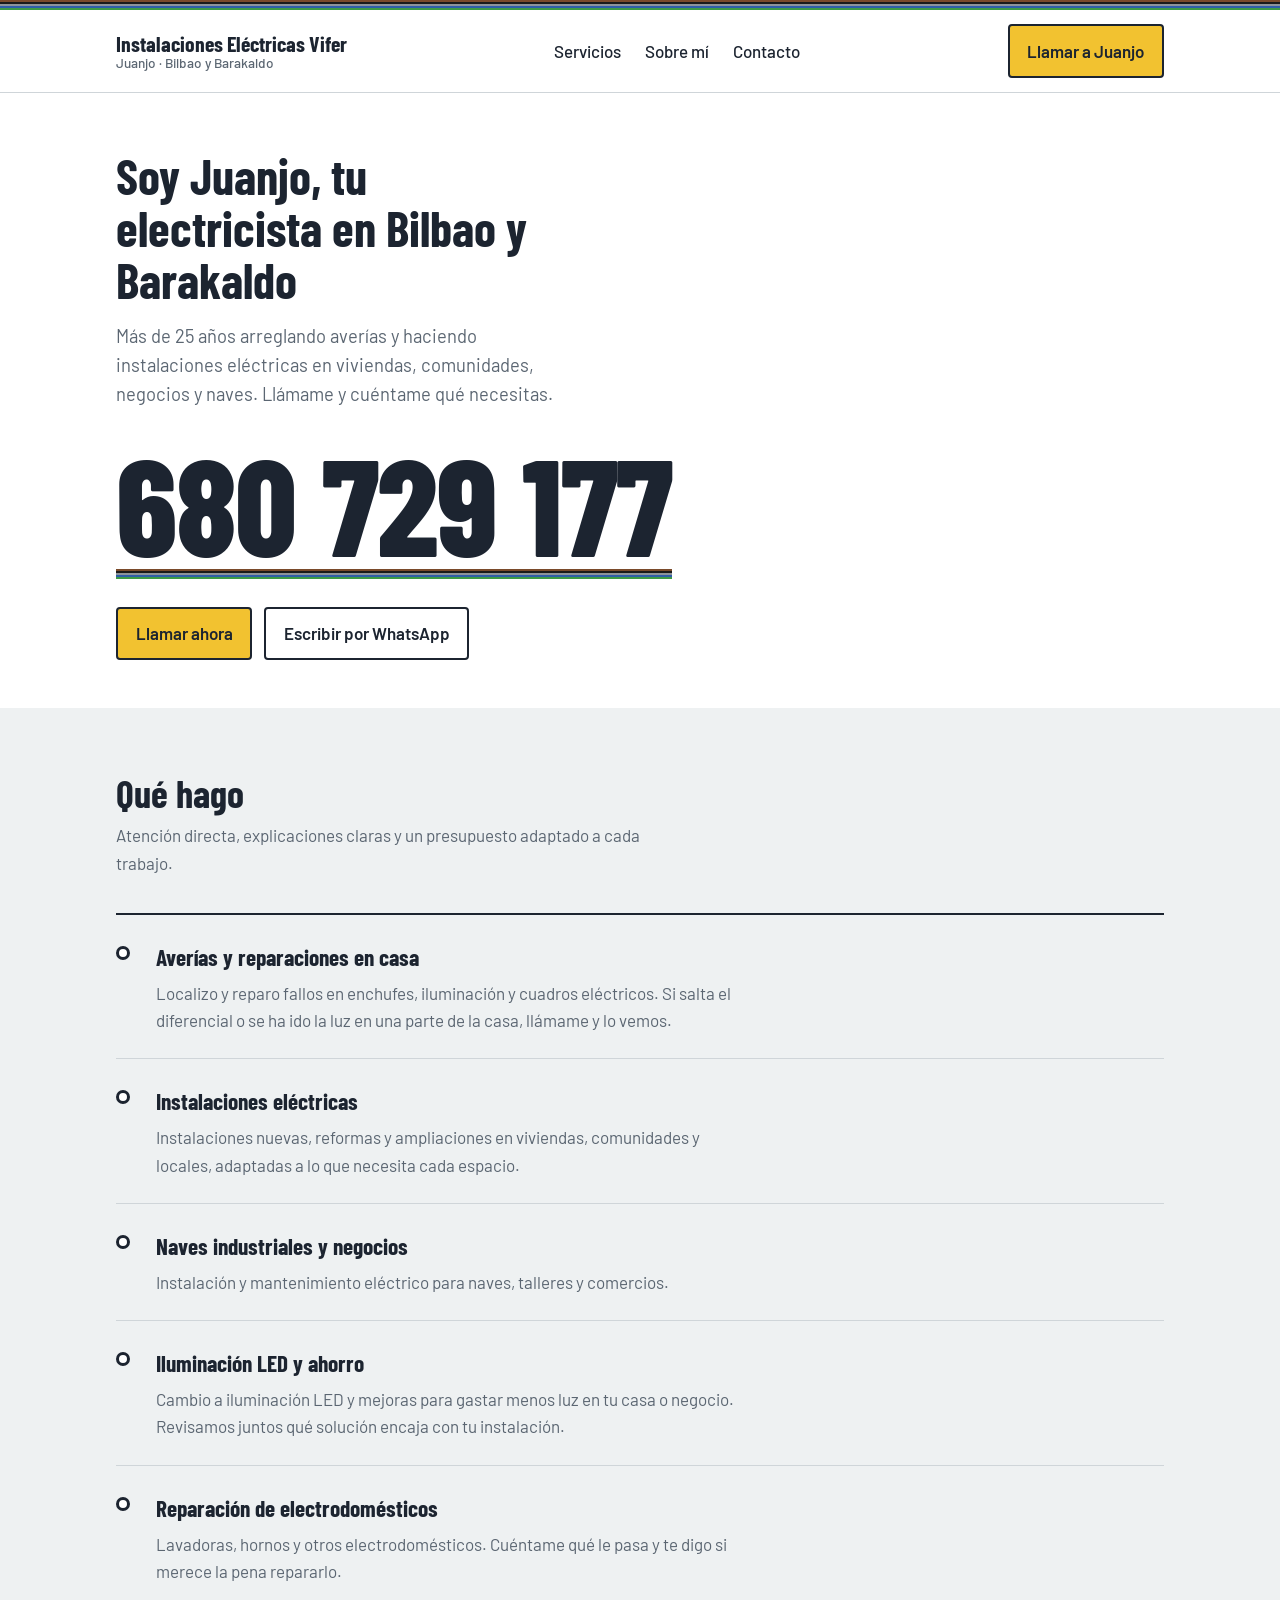
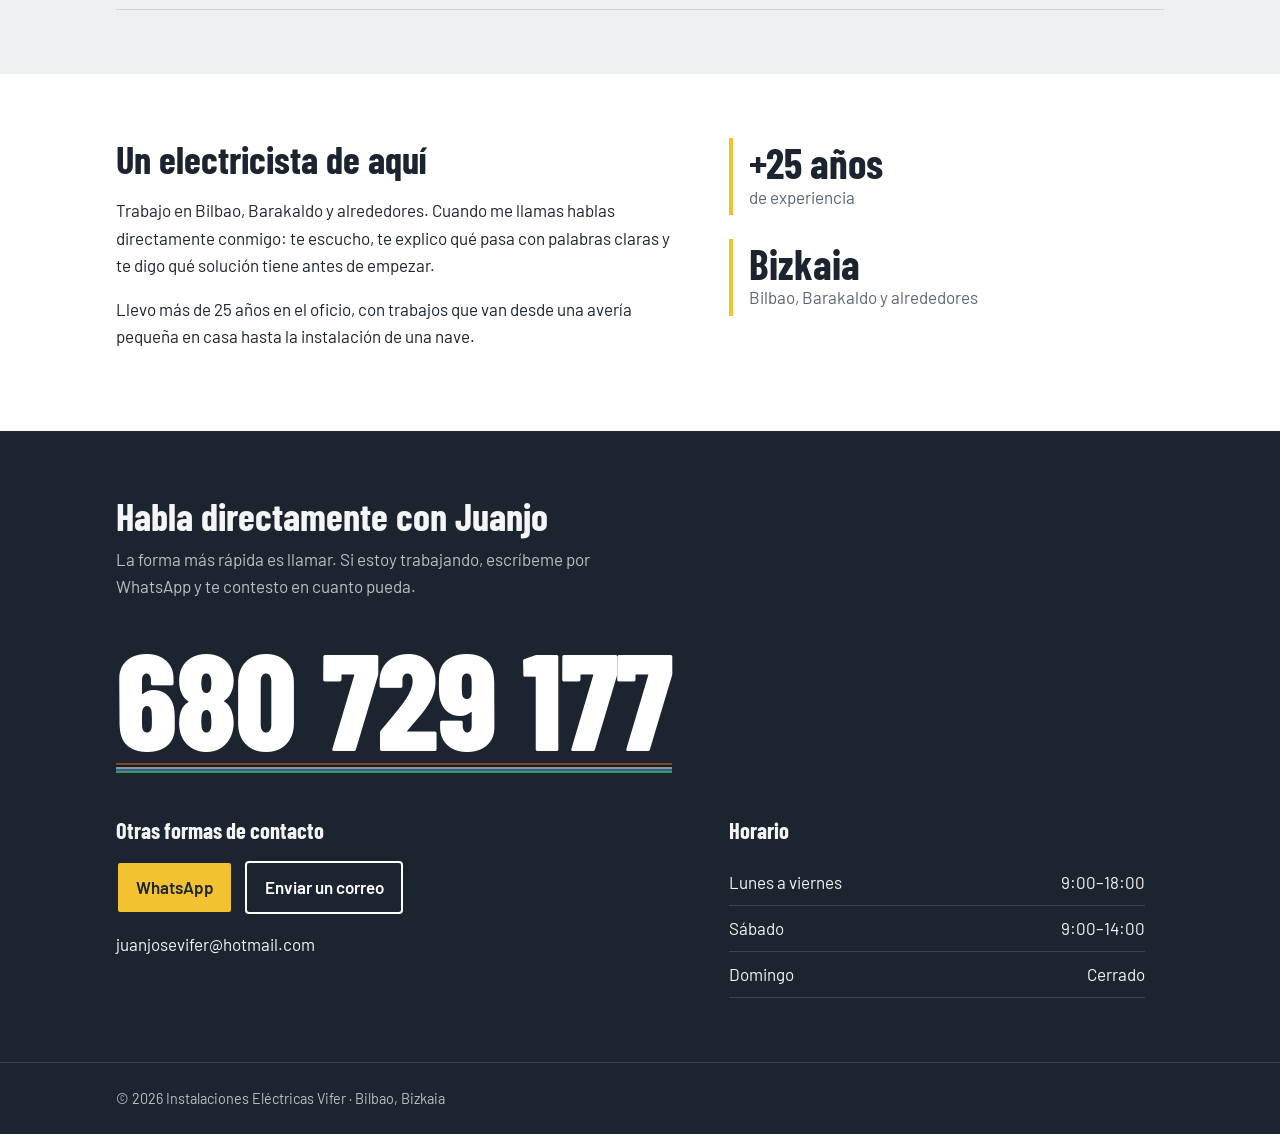
==== index.html @ 280ae869 "Añadir la página web de Instalaciones Eléctricas Vifer" ====
<!DOCTYPE html>
<html lang="es">
<head>
<meta charset="utf-8">
<meta name="viewport" content="width=device-width, initial-scale=1">
<title>Electricista en Bilbao y Barakaldo | Instalaciones Eléctricas Vifer</title>
<meta name="description" content="Electricista en Bilbao y Barakaldo. Instalaciones, reparación de averías y mantenimiento eléctrico para viviendas, comunidades y negocios. Llámanos al 680 729 177.">
<link rel="canonical" href="https://www.instalacioneselectricasvifer.es/">
<meta property="og:title" content="Electricista en Bilbao y Barakaldo | Instalaciones Eléctricas Vifer">
<meta property="og:description" content="Instalaciones, reparación de averías y mantenimiento eléctrico. Llama a Juanjo al 680 729 177.">
<meta property="og:url" content="https://www.instalacioneselectricasvifer.es/">
<meta property="og:type" content="website">
<link rel="icon" href="data:image/svg+xml,<svg xmlns='http://www.w3.org/2000/svg' viewBox='0 0 100 100'><text y='.9em' font-size='90'>⚡</text></svg>">
<link rel="preconnect" href="https://fonts.googleapis.com">
<link rel="preconnect" href="https://fonts.gstatic.com" crossorigin>
<link href="https://fonts.googleapis.com/css2?family=Barlow:wght@400;500;600&family=Barlow+Condensed:wght@500;700;800&display=swap" rel="stylesheet">
<script type="application/ld+json">
{
  "@context": "https://schema.org",
  "@type": "Electrician",
  "name": "Instalaciones Eléctricas Vifer",
  "url": "https://www.instalacioneselectricasvifer.es/",
  "telephone": "+34680729177",
  "email": "juanjosevifer@hotmail.com",
  "areaServed": ["Bilbao", "Barakaldo", "Bizkaia"],
  "address": { "@type": "PostalAddress", "addressLocality": "Bilbao", "addressRegion": "Bizkaia", "addressCountry": "ES" },
  "openingHoursSpecification": [
    { "@type": "OpeningHoursSpecification", "dayOfWeek": ["Monday","Tuesday","Wednesday","Thursday","Friday"], "opens": "09:00", "closes": "18:00" },
    { "@type": "OpeningHoursSpecification", "dayOfWeek": "Saturday", "opens": "09:00", "closes": "14:00" }
  ]
}
</script>
<style>
  :root {
    color-scheme: light;
    --fondo: #eef1f2;
    --papel: #ffffff;
    --tinta: #1c2430;
    --gris: #5b6672;
    --linea: #cfd5d9;
    --amarillo: #f2c230;
    /* Colores de los cables según la norma: fases, neutro y tierra */
    --marron: #7a4a2a;
    --negro: #1a1a1a;
    --gris-cable: #8d9399;
    --azul: #2f5da8;
    --verde: #3d9a46;
    --ancho: 68rem;
    --condensada: "Barlow Condensed", "Arial Narrow", "Helvetica Neue", Arial, sans-serif;
    --texto: "Barlow", "Helvetica Neue", Arial, sans-serif;
  }
  * { box-sizing: border-box; }
  html { scroll-behavior: smooth; }
  @media (prefers-reduced-motion: reduce) { html { scroll-behavior: auto; } }
  body {
    margin: 0;
    background: var(--fondo);
    color: var(--tinta);
    font-family: var(--texto);
    font-size: 1.0625rem;
    line-height: 1.6;
  }
  a { color: inherit; }
  a:focus-visible, button:focus-visible { outline: 3px solid var(--azul); outline-offset: 3px; }
  .contenedor { max-width: var(--ancho); margin: 0 auto; padding: 0 1.25rem; }

  /* La firma de la web: los cinco cables */
  .cables {
    height: 10px;
    background: linear-gradient(to bottom,
      var(--marron) 0 2px, transparent 2px 2px,
      var(--negro) 2px 4px,
      var(--gris-cable) 4px 6px,
      var(--azul) 6px 8px,
      var(--verde) 8px 10px);
  }
  .cables-tierra {
    height: 10px;
    background:
      repeating-linear-gradient(90deg, var(--verde) 0 18px, var(--amarillo) 18px 36px) bottom / 100% 2px no-repeat,
      linear-gradient(to bottom, var(--marron) 0 2px, var(--negro) 2px 4px, var(--gris-cable) 4px 6px, var(--azul) 6px 8px, transparent 8px);
  }

  /* Cabecera */
  header.arriba { background: var(--papel); border-bottom: 1px solid var(--linea); }
  .barra { display: flex; align-items: center; justify-content: space-between; gap: 1rem; padding-top: .9rem; padding-bottom: .9rem; }
  .marca { font-family: var(--condensada); font-weight: 700; font-size: 1.35rem; line-height: 1.1; text-decoration: none; }
  .marca span { display: block; font-family: var(--texto); font-weight: 500; font-size: .85rem; color: var(--gris); }
  nav.menu { display: flex; gap: 1.5rem; font-weight: 500; }
  nav.menu a { text-decoration: none; }
  nav.menu a:hover { text-decoration: underline; text-underline-offset: 4px; }
  .boton {
    display: inline-flex; align-items: center; gap: .5rem;
    background: var(--amarillo); color: var(--tinta);
    font-weight: 600; text-decoration: none;
    padding: .7rem 1.1rem; border-radius: 4px;
    border: 2px solid var(--tinta);
  }
  .boton:hover { background: #ffd34d; }
  .boton.secundario { background: var(--papel); }
  .boton.secundario:hover { background: var(--fondo); }

  /* Portada */
  .portada { background: var(--papel); padding: 3.5rem 0 3rem; }
  .portada h1 {
    font-family: var(--condensada); font-weight: 700;
    font-size: clamp(2rem, 5vw, 3.1rem); line-height: 1.05;
    margin: 0 0 1rem; max-width: 20ch;
  }
  .portada p.intro { max-width: 46ch; color: var(--gris); font-size: 1.15rem; margin: 0 0 2rem; }
  .telefono-grande {
    display: inline-block;
    font-family: var(--condensada); font-weight: 800;
    font-size: clamp(3.4rem, 14vw, 8.5rem); line-height: .9;
    letter-spacing: -.01em;
    text-decoration: none;
    padding-bottom: .9rem;
    position: relative;
  }
  .telefono-grande::after {
    content: ""; position: absolute; left: 0; right: 0; bottom: 0; height: 10px;
    background: linear-gradient(to bottom, var(--marron) 0 2px, var(--negro) 2px 4px, var(--gris-cable) 4px 6px, var(--azul) 6px 8px, var(--verde) 8px 10px);
  }
  .telefono-grande:hover { color: var(--azul); }
  .acciones { display: flex; flex-wrap: wrap; gap: .75rem; margin-top: 1.75rem; }

  /* Secciones */
  section { padding: 4rem 0; }
  h2 { font-family: var(--condensada); font-weight: 700; font-size: clamp(1.8rem, 3.5vw, 2.4rem); line-height: 1.1; margin: 0 0 .5rem; }
  .subtitulo { color: var(--gris); margin: 0 0 2.25rem; max-width: 55ch; }

  /* Servicios como un esquema de circuitos */
  .servicios { list-style: none; margin: 0; padding: 0; border-top: 2px solid var(--tinta); }
  .servicios li {
    display: grid; grid-template-columns: 1.25rem 1fr; gap: 0 1.25rem;
    padding: 1.5rem 0; border-bottom: 1px solid var(--linea);
  }
  .servicios .borne {
    width: 14px; height: 14px; margin-top: .45rem;
    border: 3px solid var(--tinta); border-radius: 50%; background: var(--papel);
  }
  .servicios h3 { font-family: var(--condensada); font-weight: 700; font-size: 1.45rem; margin: 0 0 .25rem; }
  .servicios p { margin: 0; max-width: 60ch; color: var(--gris); }
  .servicios .que { margin-top: .5rem; color: var(--tinta); font-size: .95rem; }

  /* Sobre mí */
  .sobre { background: var(--papel); }
  .dos-columnas { display: grid; grid-template-columns: 1.3fr 1fr; gap: 3rem; align-items: start; }
  .sobre p { max-width: 58ch; }
  .dato { border-left: 4px solid var(--amarillo); padding: .25rem 0 .25rem 1rem; margin-bottom: 1.5rem; }
  .dato strong { display: block; font-family: var(--condensada); font-size: 2.6rem; line-height: 1; }
  .dato span { color: var(--gris); }

  /* Contacto */
  .contacto { background: var(--tinta); color: #f3f5f6; }
  .contacto .subtitulo { color: #b8c1c9; }
  .contacto .telefono-grande { color: #fff; }
  .contacto .telefono-grande:hover { color: var(--amarillo); }
  .contacto a:focus-visible { outline-color: var(--amarillo); }
  .tabla-horario { border-collapse: collapse; width: 100%; max-width: 26rem; }
  .tabla-horario td { padding: .55rem 0; border-bottom: 1px solid #3a4553; }
  .tabla-horario td:last-child { text-align: right; }
  .contacto h3 { font-family: var(--condensada); font-size: 1.4rem; margin: 0 0 .75rem; }
  .contacto .boton.secundario { background: transparent; color: #fff; border-color: #fff; }
  .contacto .boton.secundario:hover { background: #2a3443; }
  .correo { word-break: break-all; }

  footer { background: var(--tinta); color: #b8c1c9; font-size: .9rem; padding: 1.5rem 0 6rem; border-top: 1px solid #3a4553; }

  /* Botón fijo de llamada en el móvil */
  .llamar-movil {
    display: none;
    position: fixed; left: .75rem; right: .75rem; bottom: .75rem; z-index: 20;
    justify-content: center; font-size: 1.1rem; padding: .9rem;
    box-shadow: 0 4px 14px rgba(28,36,48,.25);
  }

  @media (max-width: 760px) {
    nav.menu { display: none; }
    .barra .boton { display: none; }
    .dos-columnas { grid-template-columns: 1fr; gap: 2rem; }
    .portada { padding-top: 2.5rem; }
    .llamar-movil { display: flex; }
    section { padding: 3rem 0; }
  }
  @media (min-width: 761px) { footer { padding-bottom: 1.5rem; } }
</style>
</head>
<body>

<div class="cables" aria-hidden="true"></div>
<header class="arriba">
  <div class="contenedor barra">
    <a class="marca" href="#inicio">Instalaciones Eléctricas Vifer<span>Juanjo · Bilbao y Barakaldo</span></a>
    <nav class="menu" aria-label="Menú principal">
      <a href="#servicios">Servicios</a>
      <a href="#sobre-mi">Sobre mí</a>
      <a href="#contacto">Contacto</a>
    </nav>
    <a class="boton" href="tel:+34680729177">Llamar a Juanjo</a>
  </div>
</header>

<main id="inicio">
  <div class="portada">
    <div class="contenedor">
      <h1>Soy Juanjo, tu electricista en Bilbao y Barakaldo</h1>
      <p class="intro">Más de 25 años arreglando averías y haciendo instalaciones eléctricas en viviendas, comunidades, negocios y naves. Llámame y cuéntame qué necesitas.</p>
      <a class="telefono-grande" href="tel:+34680729177" aria-label="Llamar al 680 729 177">680 729 177</a>
      <div class="acciones">
        <a class="boton" href="tel:+34680729177">Llamar ahora</a>
        <a class="boton secundario" href="https://wa.me/34680729177" target="_blank" rel="noopener">Escribir por WhatsApp</a>
      </div>
    </div>
  </div>

  <section id="servicios">
    <div class="contenedor">
      <h2>Qué hago</h2>
      <p class="subtitulo">Atención directa, explicaciones claras y un presupuesto adaptado a cada trabajo.</p>
      <ul class="servicios">
        <li>
          <span class="borne" aria-hidden="true"></span>
          <div>
            <h3>Averías y reparaciones en casa</h3>
            <p>Localizo y reparo fallos en enchufes, iluminación y cuadros eléctricos. Si salta el diferencial o se ha ido la luz en una parte de la casa, llámame y lo vemos.</p>
          </div>
        </li>
        <li>
          <span class="borne" aria-hidden="true"></span>
          <div>
            <h3>Instalaciones eléctricas</h3>
            <p>Instalaciones nuevas, reformas y ampliaciones en viviendas, comunidades y locales, adaptadas a lo que necesita cada espacio.</p>
          </div>
        </li>
        <li>
          <span class="borne" aria-hidden="true"></span>
          <div>
            <h3>Naves industriales y negocios</h3>
            <p>Instalación y mantenimiento eléctrico para naves, talleres y comercios.</p>
          </div>
        </li>
        <li>
          <span class="borne" aria-hidden="true"></span>
          <div>
            <h3>Iluminación LED y ahorro</h3>
            <p>Cambio a iluminación LED y mejoras para gastar menos luz en tu casa o negocio. Revisamos juntos qué solución encaja con tu instalación.</p>
          </div>
        </li>
        <li>
          <span class="borne" aria-hidden="true"></span>
          <div>
            <h3>Reparación de electrodomésticos</h3>
            <p>Lavadoras, hornos y otros electrodomésticos. Cuéntame qué le pasa y te digo si merece la pena repararlo.</p>
          </div>
        </li>
      </ul>
    </div>
  </section>

  <section id="sobre-mi" class="sobre">
    <div class="contenedor dos-columnas">
      <div>
        <h2>Un electricista de aquí</h2>
        <p>Trabajo en Bilbao, Barakaldo y alrededores. Cuando me llamas hablas directamente conmigo: te escucho, te explico qué pasa con palabras claras y te digo qué solución tiene antes de empezar.</p>
        <p>Llevo más de 25 años en el oficio, con trabajos que van desde una avería pequeña en casa hasta la instalación de una nave.</p>
      </div>
      <div>
        <div class="dato"><strong>+25 años</strong><span>de experiencia</span></div>
        <div class="dato"><strong>Bizkaia</strong><span>Bilbao, Barakaldo y alrededores</span></div>
      </div>
    </div>
  </section>

  <section id="contacto" class="contacto">
    <div class="contenedor">
      <h2>Habla directamente con Juanjo</h2>
      <p class="subtitulo">La forma más rápida es llamar. Si estoy trabajando, escríbeme por WhatsApp y te contesto en cuanto pueda.</p>
      <a class="telefono-grande" href="tel:+34680729177" aria-label="Llamar al 680 729 177">680 729 177</a>
      <div class="dos-columnas" style="margin-top:2.5rem">
        <div>
          <h3>Otras formas de contacto</h3>
          <div class="acciones" style="margin-top:0">
            <a class="boton" href="https://wa.me/34680729177" target="_blank" rel="noopener">WhatsApp</a>
            <a class="boton secundario" href="mailto:juanjosevifer@hotmail.com">Enviar un correo</a>
          </div>
          <p class="correo">juanjosevifer@hotmail.com</p>
        </div>
        <div>
          <h3>Horario</h3>
          <table class="tabla-horario">
            <tr><td>Lunes a viernes</td><td>9:00–18:00</td></tr>
            <tr><td>Sábado</td><td>9:00–14:00</td></tr>
            <tr><td>Domingo</td><td>Cerrado</td></tr>
          </table>
        </div>
      </div>
    </div>
  </section>
</main>

<footer>
  <div class="contenedor">© <span id="anio">2026</span> Instalaciones Eléctricas Vifer · Bilbao, Bizkaia</div>
</footer>

<a class="boton llamar-movil" href="tel:+34680729177">Llamar al 680 729 177</a>

<script>
  document.getElementById("anio").textContent = new Date().getFullYear();
</script>
</body>
</html>
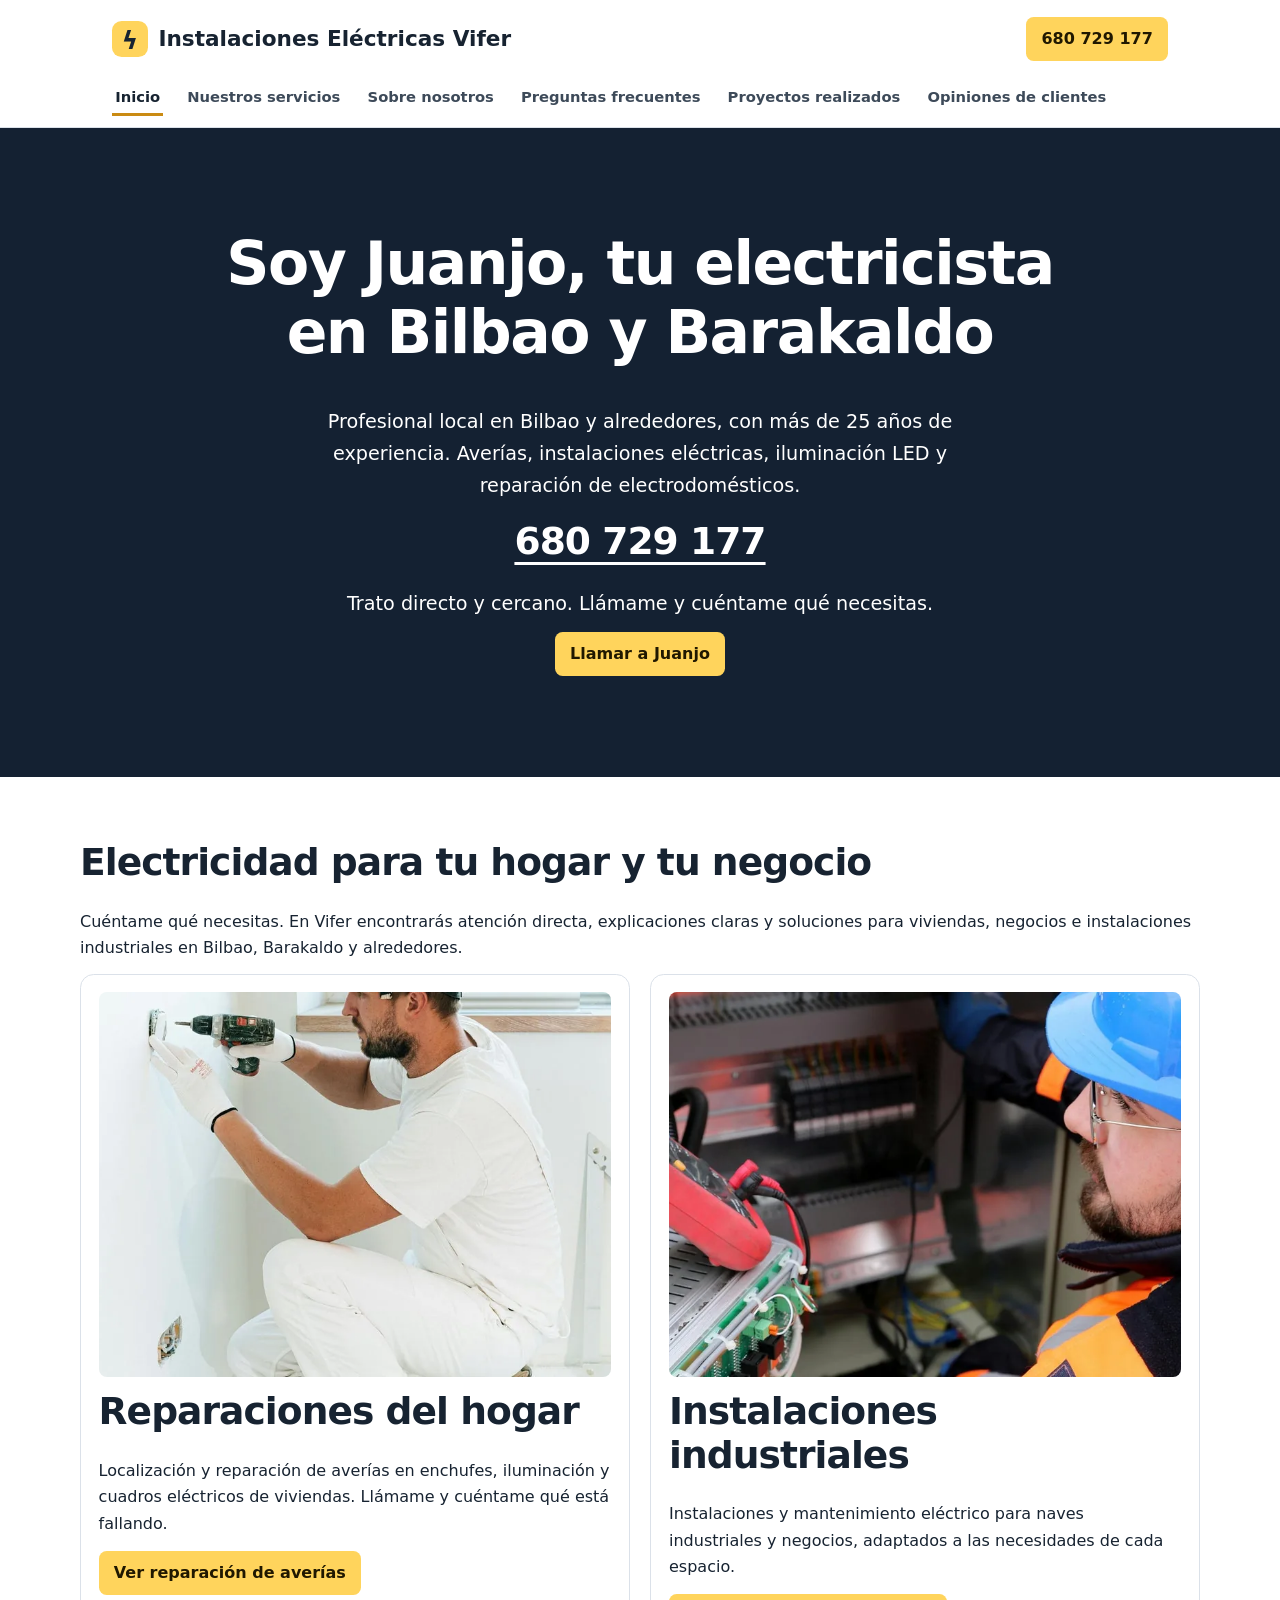
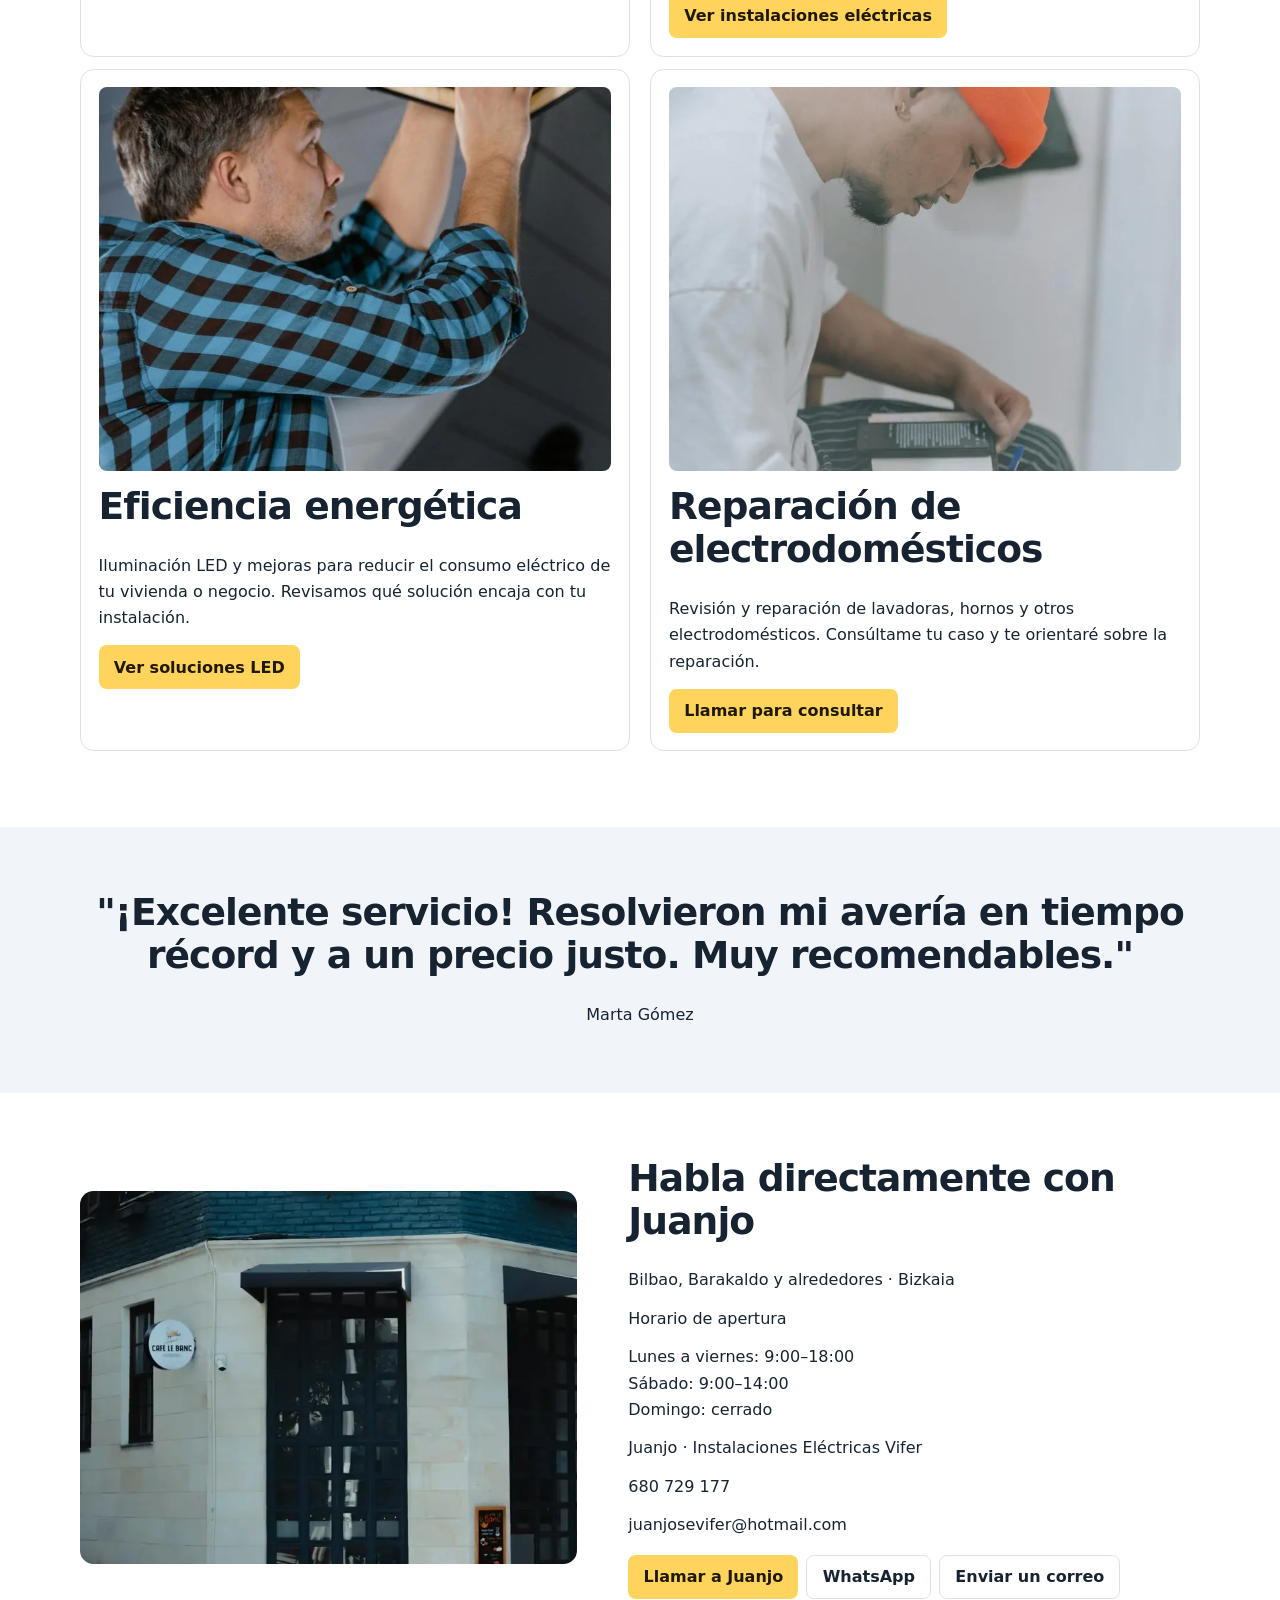
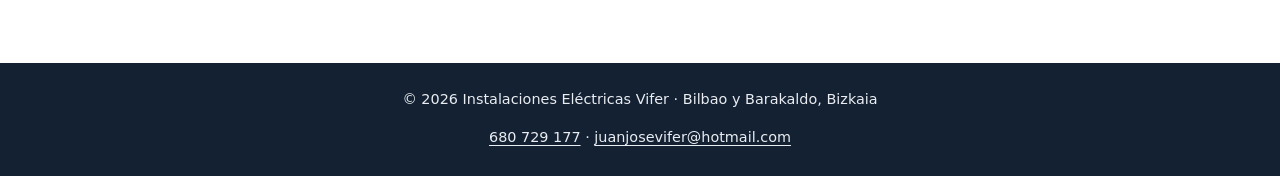
==== commit 731bfe24: "Recuperar las seis páginas y fotografías de Vifer" ====
--- a/index.html
+++ b/index.html
@@ -1,312 +1,200 @@
-<!DOCTYPE html>
+<!doctype html>
 <html lang="es">
 <head>
-<meta charset="utf-8">
-<meta name="viewport" content="width=device-width, initial-scale=1">
-<title>Electricista en Bilbao y Barakaldo | Instalaciones Eléctricas Vifer</title>
-<meta name="description" content="Electricista en Bilbao y Barakaldo. Instalaciones, reparación de averías y mantenimiento eléctrico para viviendas, comunidades y negocios. Llámanos al 680 729 177.">
-<link rel="canonical" href="https://www.instalacioneselectricasvifer.es/">
-<meta property="og:title" content="Electricista en Bilbao y Barakaldo | Instalaciones Eléctricas Vifer">
-<meta property="og:description" content="Instalaciones, reparación de averías y mantenimiento eléctrico. Llama a Juanjo al 680 729 177.">
-<meta property="og:url" content="https://www.instalacioneselectricasvifer.es/">
-<meta property="og:type" content="website">
-<link rel="icon" href="data:image/svg+xml,<svg xmlns='http://www.w3.org/2000/svg' viewBox='0 0 100 100'><text y='.9em' font-size='90'>⚡</text></svg>">
-<link rel="preconnect" href="https://fonts.googleapis.com">
-<link rel="preconnect" href="https://fonts.gstatic.com" crossorigin>
-<link href="https://fonts.googleapis.com/css2?family=Barlow:wght@400;500;600&family=Barlow+Condensed:wght@500;700;800&display=swap" rel="stylesheet">
-<script type="application/ld+json">
-{
-  "@context": "https://schema.org",
-  "@type": "Electrician",
-  "name": "Instalaciones Eléctricas Vifer",
-  "url": "https://www.instalacioneselectricasvifer.es/",
-  "telephone": "+34680729177",
-  "email": "juanjosevifer@hotmail.com",
-  "areaServed": ["Bilbao", "Barakaldo", "Bizkaia"],
-  "address": { "@type": "PostalAddress", "addressLocality": "Bilbao", "addressRegion": "Bizkaia", "addressCountry": "ES" },
-  "openingHoursSpecification": [
-    { "@type": "OpeningHoursSpecification", "dayOfWeek": ["Monday","Tuesday","Wednesday","Thursday","Friday"], "opens": "09:00", "closes": "18:00" },
-    { "@type": "OpeningHoursSpecification", "dayOfWeek": "Saturday", "opens": "09:00", "closes": "14:00" }
-  ]
-}
-</script>
-<style>
-  :root {
-    color-scheme: light;
-    --fondo: #eef1f2;
-    --papel: #ffffff;
-    --tinta: #1c2430;
-    --gris: #5b6672;
-    --linea: #cfd5d9;
-    --amarillo: #f2c230;
-    /* Colores de los cables según la norma: fases, neutro y tierra */
-    --marron: #7a4a2a;
-    --negro: #1a1a1a;
-    --gris-cable: #8d9399;
-    --azul: #2f5da8;
-    --verde: #3d9a46;
-    --ancho: 68rem;
-    --condensada: "Barlow Condensed", "Arial Narrow", "Helvetica Neue", Arial, sans-serif;
-    --texto: "Barlow", "Helvetica Neue", Arial, sans-serif;
-  }
-  * { box-sizing: border-box; }
-  html { scroll-behavior: smooth; }
-  @media (prefers-reduced-motion: reduce) { html { scroll-behavior: auto; } }
-  body {
-    margin: 0;
-    background: var(--fondo);
-    color: var(--tinta);
-    font-family: var(--texto);
-    font-size: 1.0625rem;
-    line-height: 1.6;
-  }
-  a { color: inherit; }
-  a:focus-visible, button:focus-visible { outline: 3px solid var(--azul); outline-offset: 3px; }
-  .contenedor { max-width: var(--ancho); margin: 0 auto; padding: 0 1.25rem; }
-
-  /* La firma de la web: los cinco cables */
-  .cables {
-    height: 10px;
-    background: linear-gradient(to bottom,
-      var(--marron) 0 2px, transparent 2px 2px,
-      var(--negro) 2px 4px,
-      var(--gris-cable) 4px 6px,
-      var(--azul) 6px 8px,
-      var(--verde) 8px 10px);
-  }
-  .cables-tierra {
-    height: 10px;
-    background:
-      repeating-linear-gradient(90deg, var(--verde) 0 18px, var(--amarillo) 18px 36px) bottom / 100% 2px no-repeat,
-      linear-gradient(to bottom, var(--marron) 0 2px, var(--negro) 2px 4px, var(--gris-cable) 4px 6px, var(--azul) 6px 8px, transparent 8px);
-  }
-
-  /* Cabecera */
-  header.arriba { background: var(--papel); border-bottom: 1px solid var(--linea); }
-  .barra { display: flex; align-items: center; justify-content: space-between; gap: 1rem; padding-top: .9rem; padding-bottom: .9rem; }
-  .marca { font-family: var(--condensada); font-weight: 700; font-size: 1.35rem; line-height: 1.1; text-decoration: none; }
-  .marca span { display: block; font-family: var(--texto); font-weight: 500; font-size: .85rem; color: var(--gris); }
-  nav.menu { display: flex; gap: 1.5rem; font-weight: 500; }
-  nav.menu a { text-decoration: none; }
-  nav.menu a:hover { text-decoration: underline; text-underline-offset: 4px; }
-  .boton {
-    display: inline-flex; align-items: center; gap: .5rem;
-    background: var(--amarillo); color: var(--tinta);
-    font-weight: 600; text-decoration: none;
-    padding: .7rem 1.1rem; border-radius: 4px;
-    border: 2px solid var(--tinta);
-  }
-  .boton:hover { background: #ffd34d; }
-  .boton.secundario { background: var(--papel); }
-  .boton.secundario:hover { background: var(--fondo); }
-
-  /* Portada */
-  .portada { background: var(--papel); padding: 3.5rem 0 3rem; }
-  .portada h1 {
-    font-family: var(--condensada); font-weight: 700;
-    font-size: clamp(2rem, 5vw, 3.1rem); line-height: 1.05;
-    margin: 0 0 1rem; max-width: 20ch;
-  }
-  .portada p.intro { max-width: 46ch; color: var(--gris); font-size: 1.15rem; margin: 0 0 2rem; }
-  .telefono-grande {
-    display: inline-block;
-    font-family: var(--condensada); font-weight: 800;
-    font-size: clamp(3.4rem, 14vw, 8.5rem); line-height: .9;
-    letter-spacing: -.01em;
-    text-decoration: none;
-    padding-bottom: .9rem;
-    position: relative;
-  }
-  .telefono-grande::after {
-    content: ""; position: absolute; left: 0; right: 0; bottom: 0; height: 10px;
-    background: linear-gradient(to bottom, var(--marron) 0 2px, var(--negro) 2px 4px, var(--gris-cable) 4px 6px, var(--azul) 6px 8px, var(--verde) 8px 10px);
-  }
-  .telefono-grande:hover { color: var(--azul); }
-  .acciones { display: flex; flex-wrap: wrap; gap: .75rem; margin-top: 1.75rem; }
-
-  /* Secciones */
-  section { padding: 4rem 0; }
-  h2 { font-family: var(--condensada); font-weight: 700; font-size: clamp(1.8rem, 3.5vw, 2.4rem); line-height: 1.1; margin: 0 0 .5rem; }
-  .subtitulo { color: var(--gris); margin: 0 0 2.25rem; max-width: 55ch; }
-
-  /* Servicios como un esquema de circuitos */
-  .servicios { list-style: none; margin: 0; padding: 0; border-top: 2px solid var(--tinta); }
-  .servicios li {
-    display: grid; grid-template-columns: 1.25rem 1fr; gap: 0 1.25rem;
-    padding: 1.5rem 0; border-bottom: 1px solid var(--linea);
-  }
-  .servicios .borne {
-    width: 14px; height: 14px; margin-top: .45rem;
-    border: 3px solid var(--tinta); border-radius: 50%; background: var(--papel);
-  }
-  .servicios h3 { font-family: var(--condensada); font-weight: 700; font-size: 1.45rem; margin: 0 0 .25rem; }
-  .servicios p { margin: 0; max-width: 60ch; color: var(--gris); }
-  .servicios .que { margin-top: .5rem; color: var(--tinta); font-size: .95rem; }
-
-  /* Sobre mí */
-  .sobre { background: var(--papel); }
-  .dos-columnas { display: grid; grid-template-columns: 1.3fr 1fr; gap: 3rem; align-items: start; }
-  .sobre p { max-width: 58ch; }
-  .dato { border-left: 4px solid var(--amarillo); padding: .25rem 0 .25rem 1rem; margin-bottom: 1.5rem; }
-  .dato strong { display: block; font-family: var(--condensada); font-size: 2.6rem; line-height: 1; }
-  .dato span { color: var(--gris); }
-
-  /* Contacto */
-  .contacto { background: var(--tinta); color: #f3f5f6; }
-  .contacto .subtitulo { color: #b8c1c9; }
-  .contacto .telefono-grande { color: #fff; }
-  .contacto .telefono-grande:hover { color: var(--amarillo); }
-  .contacto a:focus-visible { outline-color: var(--amarillo); }
-  .tabla-horario { border-collapse: collapse; width: 100%; max-width: 26rem; }
-  .tabla-horario td { padding: .55rem 0; border-bottom: 1px solid #3a4553; }
-  .tabla-horario td:last-child { text-align: right; }
-  .contacto h3 { font-family: var(--condensada); font-size: 1.4rem; margin: 0 0 .75rem; }
-  .contacto .boton.secundario { background: transparent; color: #fff; border-color: #fff; }
-  .contacto .boton.secundario:hover { background: #2a3443; }
-  .correo { word-break: break-all; }
-
-  footer { background: var(--tinta); color: #b8c1c9; font-size: .9rem; padding: 1.5rem 0 6rem; border-top: 1px solid #3a4553; }
-
-  /* Botón fijo de llamada en el móvil */
-  .llamar-movil {
-    display: none;
-    position: fixed; left: .75rem; right: .75rem; bottom: .75rem; z-index: 20;
-    justify-content: center; font-size: 1.1rem; padding: .9rem;
-    box-shadow: 0 4px 14px rgba(28,36,48,.25);
-  }
-
-  @media (max-width: 760px) {
-    nav.menu { display: none; }
-    .barra .boton { display: none; }
-    .dos-columnas { grid-template-columns: 1fr; gap: 2rem; }
-    .portada { padding-top: 2.5rem; }
-    .llamar-movil { display: flex; }
-    section { padding: 3rem 0; }
-  }
-  @media (min-width: 761px) { footer { padding-bottom: 1.5rem; } }
-</style>
+  <meta charset="utf-8">
+  <meta name="viewport" content="width=device-width, initial-scale=1">
+  <title>Electricista en Bilbao y Barakaldo | Instalaciones Eléctricas Vifer</title>
+  <meta name="description" content="Electricista en Bilbao y Barakaldo. Instalaciones, reparación de averías y mantenimiento eléctrico para viviendas, comunidades y negocios. Llámanos al 680 729 177.">
+  <link rel="canonical" href="https://www.instalacioneselectricasvifer.es/">
+  <meta property="og:type" content="website">
+  <meta property="og:locale" content="es_ES">
+  <meta property="og:title" content="Electricista en Bilbao y Barakaldo | Instalaciones Eléctricas Vifer">
+  <meta property="og:description" content="Electricista en Bilbao y Barakaldo. Instalaciones, reparación de averías y mantenimiento eléctrico para viviendas, comunidades y negocios. Llámanos al 680 729 177.">
+  <meta property="og:url" content="https://www.instalacioneselectricasvifer.es/">
+  <meta property="og:image" content="https://www.instalacioneselectricasvifer.es/assets/compartir-index.webp">
+  <link rel="icon" type="image/svg+xml" href="./assets/icon.svg">
+  <link rel="stylesheet" href="./assets/vifer.css">
+  <script type="application/ld+json">{"@context": "https://schema.org", "@type": "Electrician", "@id": "https://www.instalacioneselectricasvifer.es/#vifer", "name": "Instalaciones Eléctricas Vifer", "url": "https://www.instalacioneselectricasvifer.es/", "telephone": "+34680729177", "areaServed": ["Bilbao", "Barakaldo"]}</script>
 </head>
 <body>
-
-<div class="cables" aria-hidden="true"></div>
-<header class="arriba">
-  <div class="contenedor barra">
-    <a class="marca" href="#inicio">Instalaciones Eléctricas Vifer<span>Juanjo · Bilbao y Barakaldo</span></a>
-    <nav class="menu" aria-label="Menú principal">
-      <a href="#servicios">Servicios</a>
-      <a href="#sobre-mi">Sobre mí</a>
-      <a href="#contacto">Contacto</a>
+  <a class="skip" href="#contenido">Ir al contenido principal</a>
+  <header class="site-header">
+    <div class="top">
+      <a class="brand" href="./"><span class="brand-icon" aria-hidden="true">ϟ</span><span>Instalaciones Eléctricas Vifer</span></a>
+      <a class="button header-phone" href="tel:+34680729177">680 729 177</a>
+    </div>
+    <nav class="nav" aria-label="Menú principal">
+      <a href="./" aria-current="page">Inicio</a>
+      <a href="./nuestros-servicios/">Nuestros servicios</a>
+      <a href="./sobre-nosotros/">Sobre nosotros</a>
+      <a href="./preguntas-frecuentes/">Preguntas frecuentes</a>
+      <a href="./proyectos-realizados/">Proyectos realizados</a>
+      <a href="./opiniones-de-clientes/">Opiniones de clientes</a>
     </nav>
-    <a class="boton" href="tel:+34680729177">Llamar a Juanjo</a>
-  </div>
-</header>
-
-<main id="inicio">
-  <div class="portada">
-    <div class="contenedor">
-      <h1>Soy Juanjo, tu electricista en Bilbao y Barakaldo</h1>
-      <p class="intro">Más de 25 años arreglando averías y haciendo instalaciones eléctricas en viviendas, comunidades, negocios y naves. Llámame y cuéntame qué necesitas.</p>
-      <a class="telefono-grande" href="tel:+34680729177" aria-label="Llamar al 680 729 177">680 729 177</a>
-      <div class="acciones">
-        <a class="boton" href="tel:+34680729177">Llamar ahora</a>
-        <a class="boton secundario" href="https://wa.me/34680729177" target="_blank" rel="noopener">Escribir por WhatsApp</a>
-      </div>
-    </div>
-  </div>
-
-  <section id="servicios">
-    <div class="contenedor">
-      <h2>Qué hago</h2>
-      <p class="subtitulo">Atención directa, explicaciones claras y un presupuesto adaptado a cada trabajo.</p>
-      <ul class="servicios">
-        <li>
-          <span class="borne" aria-hidden="true"></span>
-          <div>
-            <h3>Averías y reparaciones en casa</h3>
-            <p>Localizo y reparo fallos en enchufes, iluminación y cuadros eléctricos. Si salta el diferencial o se ha ido la luz en una parte de la casa, llámame y lo vemos.</p>
-          </div>
-        </li>
-        <li>
-          <span class="borne" aria-hidden="true"></span>
-          <div>
-            <h3>Instalaciones eléctricas</h3>
-            <p>Instalaciones nuevas, reformas y ampliaciones en viviendas, comunidades y locales, adaptadas a lo que necesita cada espacio.</p>
-          </div>
-        </li>
-        <li>
-          <span class="borne" aria-hidden="true"></span>
-          <div>
-            <h3>Naves industriales y negocios</h3>
-            <p>Instalación y mantenimiento eléctrico para naves, talleres y comercios.</p>
-          </div>
-        </li>
-        <li>
-          <span class="borne" aria-hidden="true"></span>
-          <div>
-            <h3>Iluminación LED y ahorro</h3>
-            <p>Cambio a iluminación LED y mejoras para gastar menos luz en tu casa o negocio. Revisamos juntos qué solución encaja con tu instalación.</p>
-          </div>
-        </li>
-        <li>
-          <span class="borne" aria-hidden="true"></span>
-          <div>
-            <h3>Reparación de electrodomésticos</h3>
-            <p>Lavadoras, hornos y otros electrodomésticos. Cuéntame qué le pasa y te digo si merece la pena repararlo.</p>
-          </div>
-        </li>
-      </ul>
-    </div>
-  </section>
-
-  <section id="sobre-mi" class="sobre">
-    <div class="contenedor dos-columnas">
-      <div>
-        <h2>Un electricista de aquí</h2>
-        <p>Trabajo en Bilbao, Barakaldo y alrededores. Cuando me llamas hablas directamente conmigo: te escucho, te explico qué pasa con palabras claras y te digo qué solución tiene antes de empezar.</p>
-        <p>Llevo más de 25 años en el oficio, con trabajos que van desde una avería pequeña en casa hasta la instalación de una nave.</p>
-      </div>
-      <div>
-        <div class="dato"><strong>+25 años</strong><span>de experiencia</span></div>
-        <div class="dato"><strong>Bizkaia</strong><span>Bilbao, Barakaldo y alrededores</span></div>
-      </div>
-    </div>
-  </section>
-
-  <section id="contacto" class="contacto">
-    <div class="contenedor">
-      <h2>Habla directamente con Juanjo</h2>
-      <p class="subtitulo">La forma más rápida es llamar. Si estoy trabajando, escríbeme por WhatsApp y te contesto en cuanto pueda.</p>
-      <a class="telefono-grande" href="tel:+34680729177" aria-label="Llamar al 680 729 177">680 729 177</a>
-      <div class="dos-columnas" style="margin-top:2.5rem">
-        <div>
-          <h3>Otras formas de contacto</h3>
-          <div class="acciones" style="margin-top:0">
-            <a class="boton" href="https://wa.me/34680729177" target="_blank" rel="noopener">WhatsApp</a>
-            <a class="boton secundario" href="mailto:juanjosevifer@hotmail.com">Enviar un correo</a>
-          </div>
-          <p class="correo">juanjosevifer@hotmail.com</p>
-        </div>
-        <div>
-          <h3>Horario</h3>
-          <table class="tabla-horario">
-            <tr><td>Lunes a viernes</td><td>9:00–18:00</td></tr>
-            <tr><td>Sábado</td><td>9:00–14:00</td></tr>
-            <tr><td>Domingo</td><td>Cerrado</td></tr>
-          </table>
-        </div>
-      </div>
-    </div>
-  </section>
-</main>
-
-<footer>
-  <div class="contenedor">© <span id="anio">2026</span> Instalaciones Eléctricas Vifer · Bilbao, Bizkaia</div>
-</footer>
-
-<a class="boton llamar-movil" href="tel:+34680729177">Llamar al 680 729 177</a>
-
-<script>
-  document.getElementById("anio").textContent = new Date().getFullYear();
-</script>
+  </header>
+  <main id="contenido">
+<section id="jw-element-630784281" class="dark panel hero">
+    <div class="panel-content"><div>
+                    <div id="jw-element-630784282">
+    
+</div><div id="jw-element-630784283">
+    <div>
+            <h1 class="center">Soy Juanjo, tu electricista en Bilbao y Barakaldo</h1>    </div>
+</div><div id="jw-element-630784284">
+    <div>
+            <p class="center">Profesional local en Bilbao y alrededores, con más de 25 años de experiencia. Averías, instalaciones eléctricas, iluminación LED y reparación de electrodomésticos.</p>
+<h2 class="center"><a href="tel:+34680729177">680 729 177</a></h2>
+<p class="center">Trato directo y cercano. Llámame y cuéntame qué necesitas.</p>    </div>
+</div><div id="jw-element-630784285">
+    <div class="center">
+            <a class="button" href="tel:+34680729177">
+                        <span>
+                Llamar a Juanjo            </span>
+        </a>
+    </div>
+</div><div id="jw-element-630784286">
+    
+</div></div></div></section>
+<section id="jw-element-630784287" class="panel">
+    <div class="panel-content"><div><div id="jw-element-630784288">
+    <div>
+            <h2>Electricidad para tu hogar y tu negocio</h2>    </div>
+</div><div id="jw-element-630784289">
+    <div>
+            <p>Cuéntame qué necesitas. En Vifer encontrarás atención directa, explicaciones claras y soluciones para viviendas, negocios e instalaciones industriales en Bilbao, Barakaldo y alrededores.</p>    </div>
+</div><div id="jw-element-630784290">
+    
+</div><div id="jw-element-630784291" class="columns">
+    <div id="jw-element-630784292" class="column">
+    <div id="jw-element-630784293">
+    <div>
+                            <picture>
+                                            <img src="./assets/4981802.webp" width="800" height="560" alt="" loading="lazy" decoding="async">                    </picture>
+            </div>
+</div><div id="jw-element-630784294">
+    <div>
+            <h2>Reparaciones del hogar</h2>    </div>
+</div><div id="jw-element-630784295">
+    <div>
+            <p>Localización y reparación de averías en enchufes, iluminación y cuadros eléctricos de viviendas. Llámame y cuéntame qué está fallando.</p>    </div>
+</div><div id="jw-element-630784296">
+    <div>
+            <a class="button" href="./nuestros-servicios/">
+                        <span>
+                Ver reparación de averías            </span>
+        </a>
+    </div>
+</div></div><div id="jw-element-630784297" class="column">
+    <div id="jw-element-630784298">
+    <div>
+                            <picture>
+                                            <img src="./assets/17842834.webp" width="800" height="560" alt="" loading="lazy" decoding="async">                    </picture>
+            </div>
+</div><div id="jw-element-630784299">
+    <div>
+            <h2>Instalaciones industriales</h2>    </div>
+</div><div id="jw-element-630784300">
+    <div>
+            <p>Instalaciones y mantenimiento eléctrico para naves industriales y negocios, adaptados a las necesidades de cada espacio.</p>    </div>
+</div><div id="jw-element-630784301">
+    <div>
+            <a class="button" href="./nuestros-servicios/">
+                        <span>
+                Ver instalaciones eléctricas            </span>
+        </a>
+    </div>
+</div></div></div><div id="jw-element-630784302">
+    
+</div><div id="jw-element-630784303" class="columns">
+    <div id="jw-element-630784304" class="column">
+    <div id="jw-element-630784305">
+    <div>
+                            <picture>
+                                            <img src="./assets/7640978.webp" width="800" height="560" alt="" loading="lazy" decoding="async">                    </picture>
+            </div>
+</div><div id="jw-element-630784306">
+    <div>
+            <h2>Eficiencia energética</h2>    </div>
+</div><div id="jw-element-630784307">
+    <div>
+            <p>Iluminación LED y mejoras para reducir el consumo eléctrico de tu vivienda o negocio. Revisamos qué solución encaja con tu instalación.</p>    </div>
+</div><div id="jw-element-630784308">
+    <div>
+            <a class="button" href="./nuestros-servicios/">
+                        <span>
+                Ver soluciones LED            </span>
+        </a>
+    </div>
+</div></div><div id="jw-element-630784309" class="column">
+    <div id="jw-element-630784310">
+    <div>
+                            <picture>
+                                            <img src="./assets/8132480.webp" width="800" height="560" alt="" loading="lazy" decoding="async">                    </picture>
+            </div>
+</div><div id="jw-element-630784311">
+    <div>
+            <h2>Reparación de electrodomésticos</h2>    </div>
+</div><div id="jw-element-630784312">
+    <div>
+            <p>Revisión y reparación de lavadoras, hornos y otros electrodomésticos. Consúltame tu caso y te orientaré sobre la reparación.</p>    </div>
+</div><div id="jw-element-630784313">
+    <div>
+            <a class="button" href="tel:+34680729177">
+                        <span>
+                Llamar para consultar            </span>
+        </a>
+    </div>
+</div></div></div><div id="jw-element-630784314">
+    
+</div></div></div></section>
+<section id="jw-element-630784315" class="shaded panel">
+    <div class="panel-content"><div><div id="jw-element-630784316">
+    <div>
+            <h2 class="center">"¡Excelente servicio! Resolvieron mi avería en tiempo récord y a un precio justo. Muy recomendables."</h2>    </div>
+</div><div id="jw-element-630784317">
+    <div>
+            <p class="center">Marta Gómez</p>    </div>
+</div></div></div></section>
+<section id="contacto" class="split panel">
+    <div class="panel-media"><div><div><img src="./assets/11256173.webp" width="700" height="1050" alt="" loading="lazy" decoding="async"></div></div></div><div class="panel-content"><div><div id="jw-element-630784319">
+    <div>
+            <h2>Habla directamente con Juanjo</h2>    </div>
+</div><div id="jw-element-630784320">
+    
+</div><div id="jw-element-630784321">
+    <div>
+            <p>Bilbao, Barakaldo y alrededores · Bizkaia</p>    </div>
+</div><div id="jw-element-630784322">
+    
+</div><div id="jw-element-630784323">
+    <div>
+            <p>Horario de apertura</p>    </div>
+</div><div id="jw-element-630784324">
+    <div>
+            <p>Lunes a viernes: 9:00–18:00<br>Sábado: 9:00–14:00<br>Domingo: cerrado</p>    </div>
+</div><div id="jw-element-630784325">
+    
+</div><div id="jw-element-630784326">
+    <div>
+            <p>Juanjo · Instalaciones Eléctricas Vifer</p>    </div>
+</div><div id="jw-element-630784327">
+    <div>
+            <p>680 729 177</p>    </div>
+</div><div id="jw-element-630784328">
+    <div>
+            <p>juanjosevifer@hotmail.com</p>    </div>
+</div><div id="jw-element-630784329">
+    
+</div><div id="jw-element-630784330">
+    <div>
+                </div>
+</div><div id="jw-element-630784331">
+    
+</div></div><p class="contact-actions"><a class="button" href="tel:+34680729177">Llamar a Juanjo</a><a class="button secondary" href="https://wa.me/34680729177">WhatsApp</a><a class="button secondary" href="mailto:juanjosevifer@hotmail.com">Enviar un correo</a></p></div></section>
+  </main>
+  <footer class="site-footer">
+    <p>© 2026 Instalaciones Eléctricas Vifer · Bilbao y Barakaldo, Bizkaia</p>
+    <p><a href="tel:+34680729177">680 729 177</a> · <a href="mailto:juanjosevifer@hotmail.com">juanjosevifer@hotmail.com</a></p>
+  </footer>
 </body>
 </html>
--- a/assets/vifer.css
+++ b/assets/vifer.css
@@ -0,0 +1,68 @@
+:root {
+  color-scheme: light;
+  --ink: #172331;
+  --muted: #3d4a59;
+  --night: #142132;
+  --paper: #fff;
+  --wash: #f1f4f8;
+  --yellow: #ffd45c;
+  --edge: #dbe1e9;
+  --width: 70rem;
+  font-family: system-ui, -apple-system, "Segoe UI", sans-serif;
+  color: var(--ink);
+  background: var(--paper);
+}
+* { box-sizing: border-box; }
+body { margin: 0; line-height: 1.65; }
+a { color: #234d80; text-underline-offset: .2em; }
+a:focus-visible { outline: 3px solid #2769ae; outline-offset: 4px; }
+img { display: block; width: 100%; height: auto; }
+p, ul, ol { margin: 0 0 1em; }
+p:last-child { margin-bottom: 0; }
+h1, h2, h3 { line-height: 1.15; letter-spacing: -.025em; margin: 0 0 .65em; }
+h1 { font-size: clamp(2.15rem, 5.6vw, 3.75rem); }
+h2 { font-size: clamp(1.6rem, 3.55vw, 2.35rem); }
+h3 { font-size: 1.3rem; }
+.skip { position: absolute; top: -5rem; left: 1rem; background: white; padding: .75rem; z-index: 3; }
+.skip:focus { top: .5rem; }
+.top, .nav { max-width: var(--width); margin: auto; padding-inline: clamp(1rem, 4vw, 2rem); }
+.site-header { background: var(--paper); border-bottom: 1px solid var(--edge); }
+.top { display: flex; justify-content: space-between; align-items: center; gap: 1rem; padding-block: 1.05rem; }
+.brand { color: var(--ink); text-decoration: none; font-size: clamp(1rem, 2vw, 1.35rem); font-weight: 800; display: flex; align-items: center; gap: .65rem; }
+.brand-icon { background: var(--yellow); border-radius: .6rem; width: 2.25rem; height: 2.25rem; display: grid; place-items: center; font-weight: 900; font-size: 1.55rem; flex: none; }
+.nav { display: flex; flex-wrap: wrap; gap: .2rem clamp(.35rem, 1.7vw, 1.3rem); padding-bottom: .65rem; }
+.nav a { color: var(--muted); font-size: .92rem; font-weight: 650; padding: .45rem .2rem; text-decoration: none; }
+.nav a:hover, .nav a[aria-current] { color: var(--ink); box-shadow: inset 0 -3px #ca8b13; }
+.panel { padding: clamp(2.2rem, 5vw, 4.4rem) clamp(1rem, 4vw, 2rem); }
+.panel > .panel-content { max-width: var(--width); margin: auto; min-width: 0; }
+.panel-content > div > div + div { margin-top: .75rem; }
+.panel.shaded { background: var(--wash); }
+.panel.hero, .panel.dark { background: var(--night); color: #fff; }
+.panel.hero { padding-block: clamp(2.9rem, 7vw, 6rem); }
+.panel.hero p { max-width: 59ch; margin-inline: auto; font-size: clamp(1rem, 2vw, 1.2rem); }
+.panel.hero > .panel-content { text-align: center; max-width: 54rem; }
+.panel.accent:not(.hero) { background: #fff4d4; }
+.panel.narrow > .panel-content { max-width: 52rem; }
+.panel.split { display: grid; grid-template-columns: minmax(0, 1fr) minmax(0, 1.15fr); gap: clamp(1.4rem, 4vw, 3.7rem); align-items: center; max-width: calc(var(--width) + 4rem); margin-inline: auto; }
+.panel.split.image-right > .panel-media { order: 2; }
+.panel-media img { aspect-ratio: 4 / 3; object-fit: cover; border-radius: .85rem; }
+.columns { display: flex; flex-wrap: wrap; gap: 1.3rem; margin-top: 1.45rem; }
+.column { flex: 1 1 14.5rem; min-width: 0; border: 1px solid var(--edge); border-radius: .85rem; padding: 1.1rem; background: var(--paper); color: var(--ink); }
+.column > div + div { margin-top: .85rem; }
+.column img { aspect-ratio: 4 / 3; object-fit: cover; border-radius: .5rem; }
+.quote-mark::before { content: "“"; display: block; height: .8em; font-size: 3rem; color: #76520c; font-family: Georgia, serif; }
+.button { display: inline-flex; justify-content: center; align-items: center; padding: .6rem .95rem; min-height: 2.75rem; border-radius: .48rem; background: var(--yellow); color: #201800; font-weight: 750; text-decoration: none; line-height: 1.35; }
+.button:hover { background: #ffcb3f; }
+.button.secondary { background: var(--paper); border: 1px solid var(--edge); color: var(--ink); }
+.header-phone { white-space: nowrap; }
+.center { text-align: center; }
+.contact-actions { display: flex; flex-wrap: wrap; gap: .5rem; margin-top: 1rem; }
+.site-footer { text-align: center; background: var(--night); color: #e9edf2; padding: 1.6rem 1rem; font-size: .9rem; }
+.site-footer a, .hero a:not(.button), .dark a:not(.button) { color: inherit; }
+@media (max-width: 42rem) {
+  .panel.split { grid-template-columns: 1fr; }
+  .panel.split.image-right > .panel-media { order: 0; }
+  .top { align-items: flex-start; }
+  .header-phone { padding-inline: .55rem; font-size: .81rem; }
+  .nav a { font-size: .84rem; }
+}
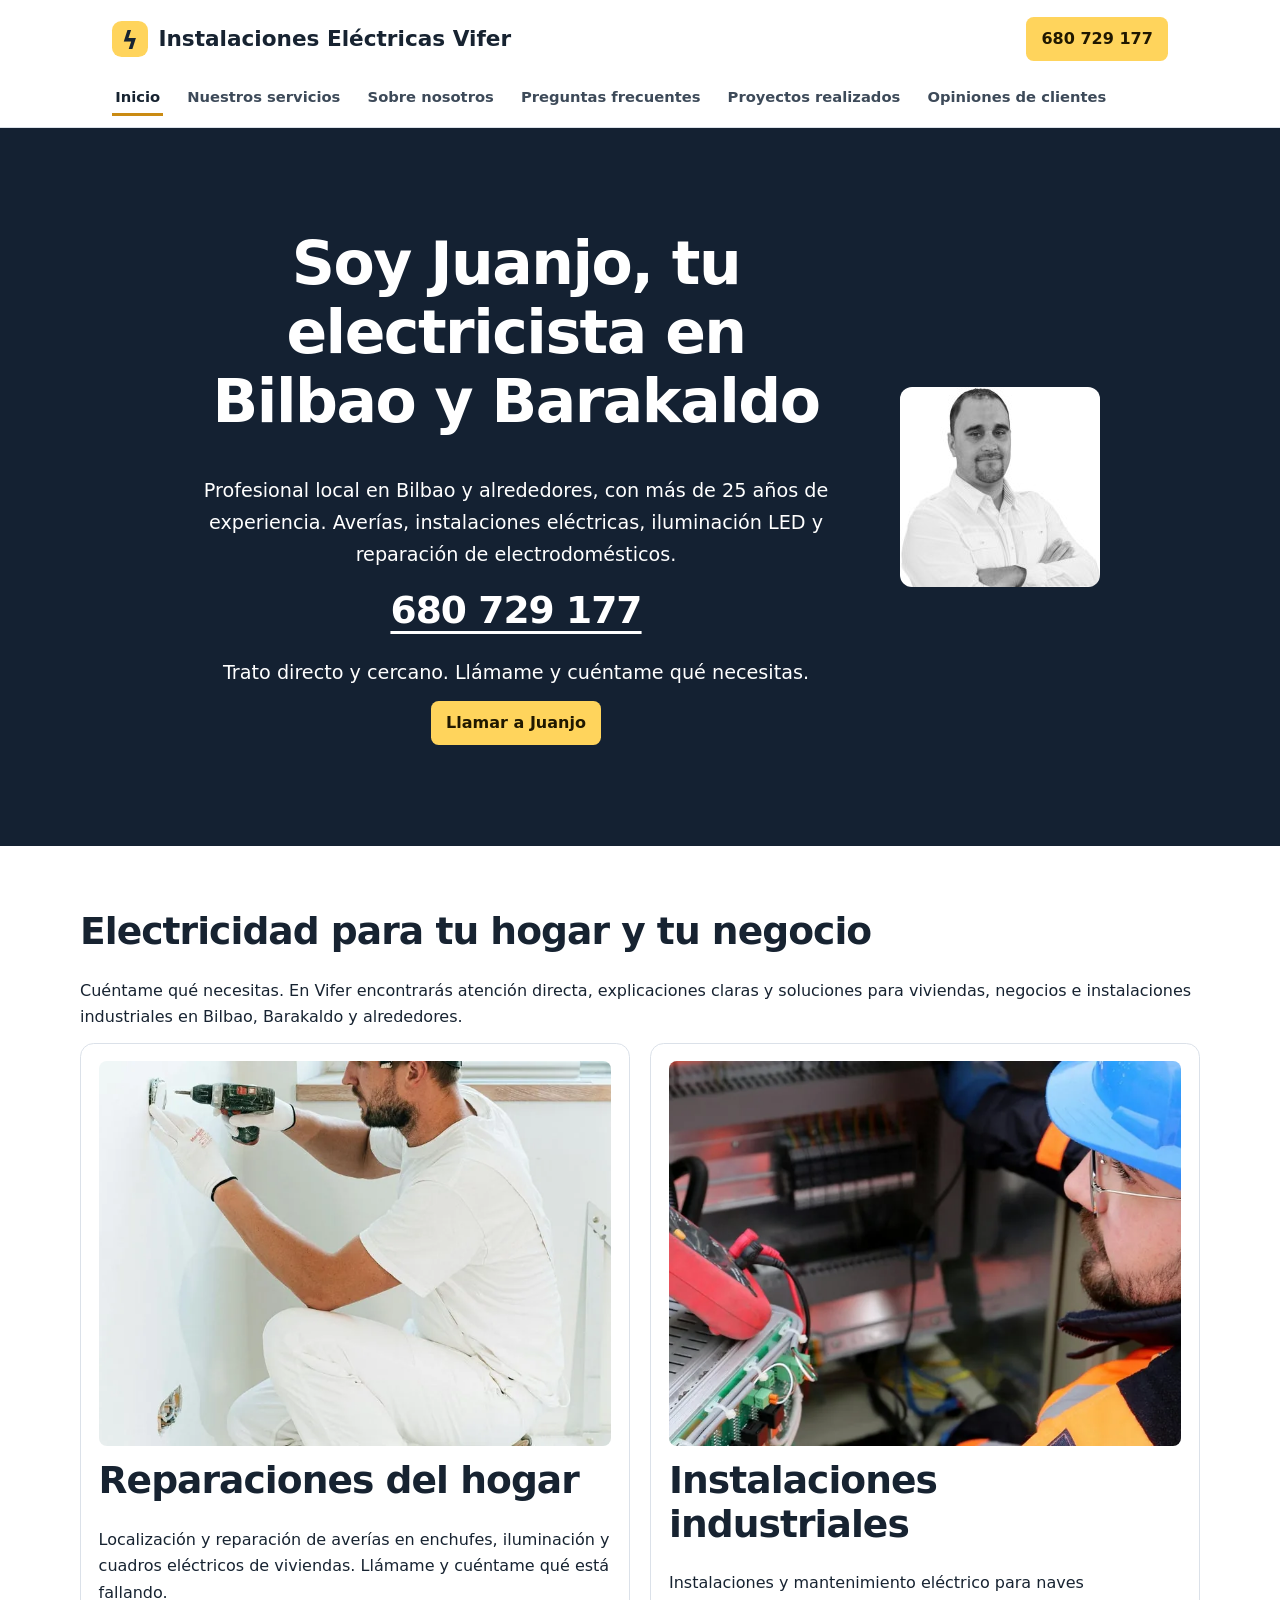
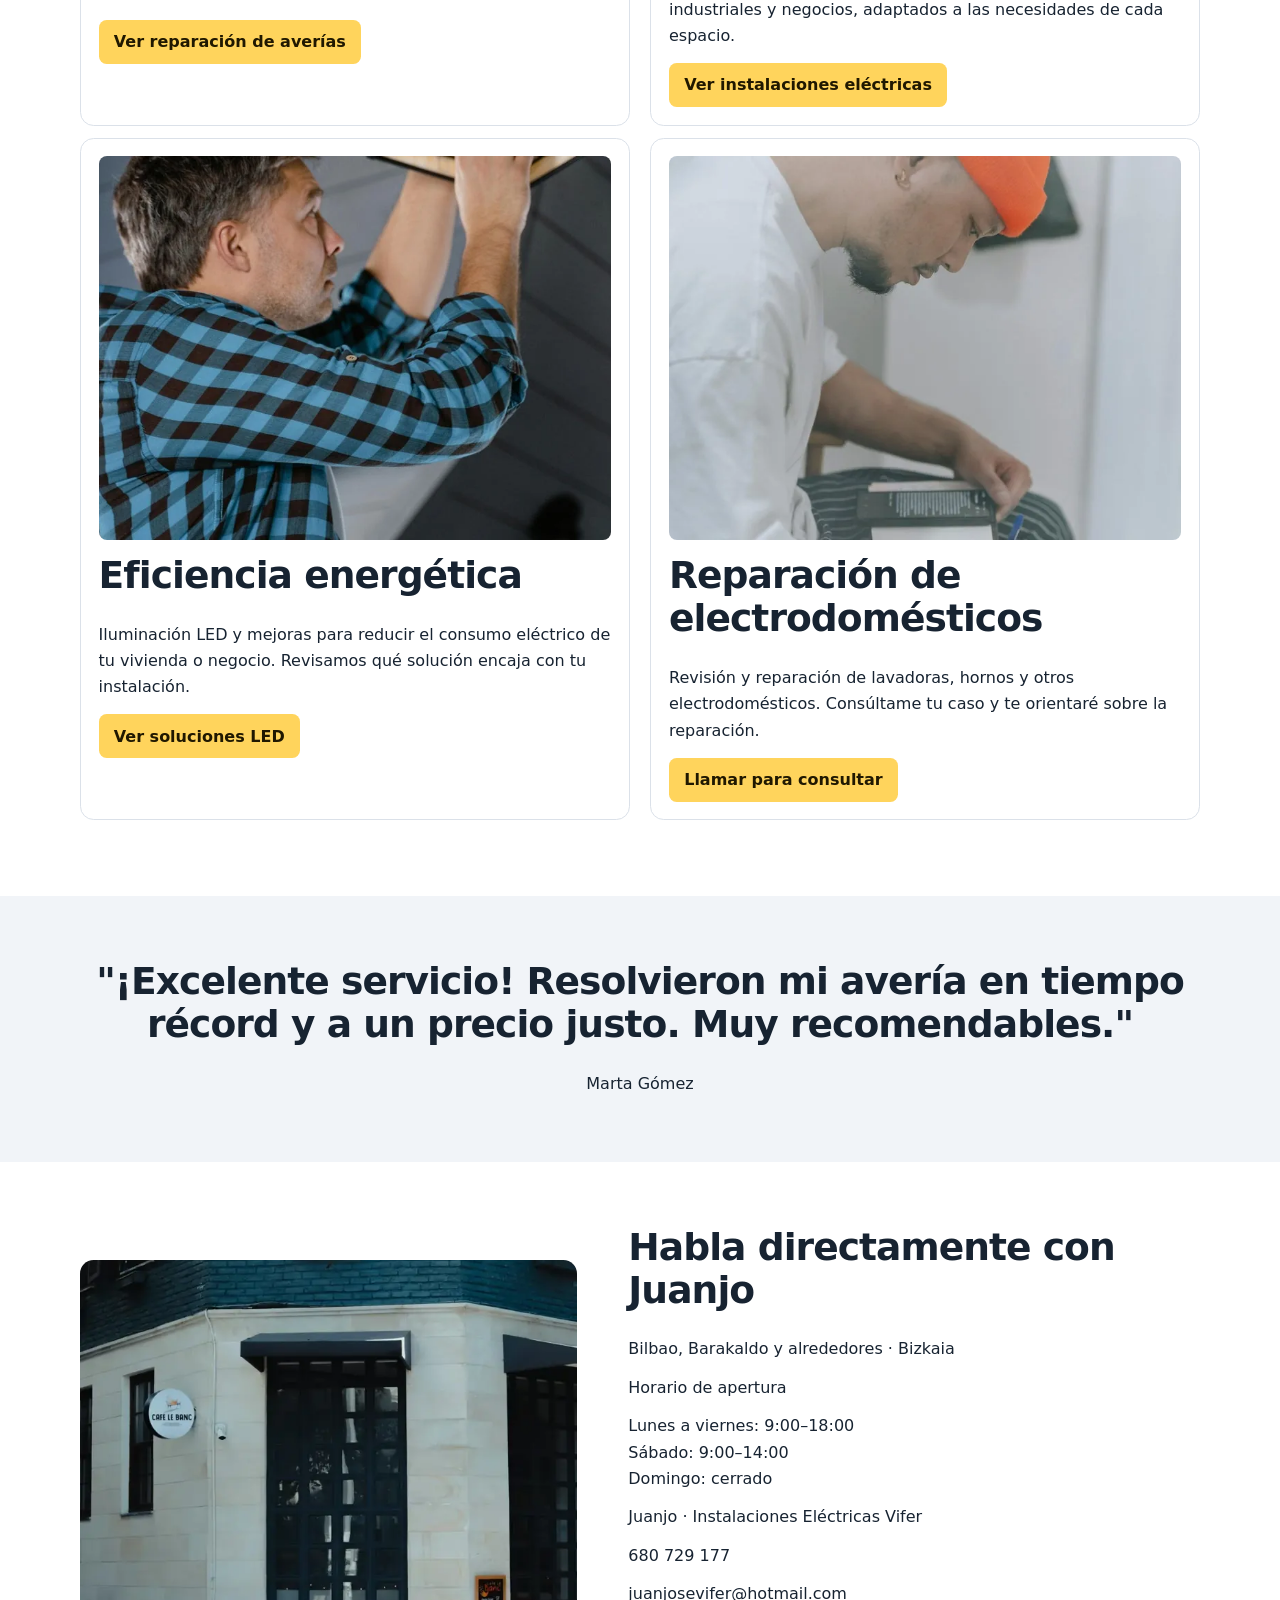
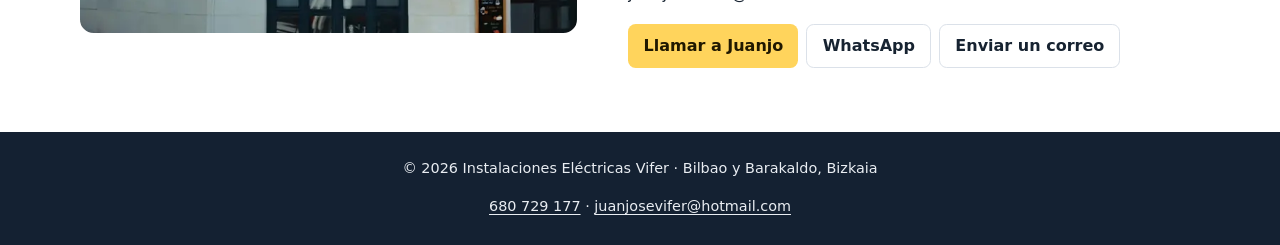
==== commit 73ae7eba: "Mostrar el retrato de Juanjo en Inicio y Opiniones" ====
--- a/index.html
+++ b/index.html
@@ -13,7 +13,7 @@
   <meta property="og:url" content="https://www.instalacioneselectricasvifer.es/">
   <meta property="og:image" content="https://www.instalacioneselectricasvifer.es/assets/compartir-index.webp">
   <link rel="icon" type="image/svg+xml" href="./assets/icon.svg">
-  <link rel="stylesheet" href="./assets/vifer.css">
+  <link rel="stylesheet" href="./assets/vifer.css?v=2">
   <script type="application/ld+json">{"@context": "https://schema.org", "@type": "Electrician", "@id": "https://www.instalacioneselectricasvifer.es/#vifer", "name": "Instalaciones Eléctricas Vifer", "url": "https://www.instalacioneselectricasvifer.es/", "telephone": "+34680729177", "areaServed": ["Bilbao", "Barakaldo"]}</script>
 </head>
 <body>
@@ -33,7 +33,7 @@
     </nav>
   </header>
   <main id="contenido">
-<section id="jw-element-630784281" class="dark panel hero">
+<section id="jw-element-630784281" class="dark panel hero portrait-hero">
     <div class="panel-content"><div>
                     <div id="jw-element-630784282">
     
@@ -54,7 +54,9 @@
     </div>
 </div><div id="jw-element-630784286">
     
-</div></div></div></section>
+</div></div></div>
+    <img class="portrait hero-portrait" src="./assets/juanjo-vicente.png" width="200" height="200" alt="Juanjo Vicente, electricista de Instalaciones Eléctricas Vifer" fetchpriority="high">
+</section>
 <section id="jw-element-630784287" class="panel">
     <div class="panel-content"><div><div id="jw-element-630784288">
     <div>
--- a/assets/vifer.css
+++ b/assets/vifer.css
@@ -66,3 +66,17 @@
   .header-phone { padding-inline: .55rem; font-size: .81rem; }
   .nav a { font-size: .84rem; }
 }
+
+.portrait { width: min(100%, 200px); height: auto; border-radius: .75rem; }
+.portrait-hero {
+  display: grid;
+  grid-template-columns: minmax(0, 42rem) auto;
+  justify-content: center;
+  align-items: center;
+  gap: clamp(1.2rem, 4vw, 3rem);
+}
+.hero-portrait { justify-self: center; }
+.column img.review-portrait { aspect-ratio: 1; margin: auto; object-fit: contain; }
+@media (max-width: 42rem) {
+  .portrait-hero { grid-template-columns: minmax(0, 1fr); }
+}
